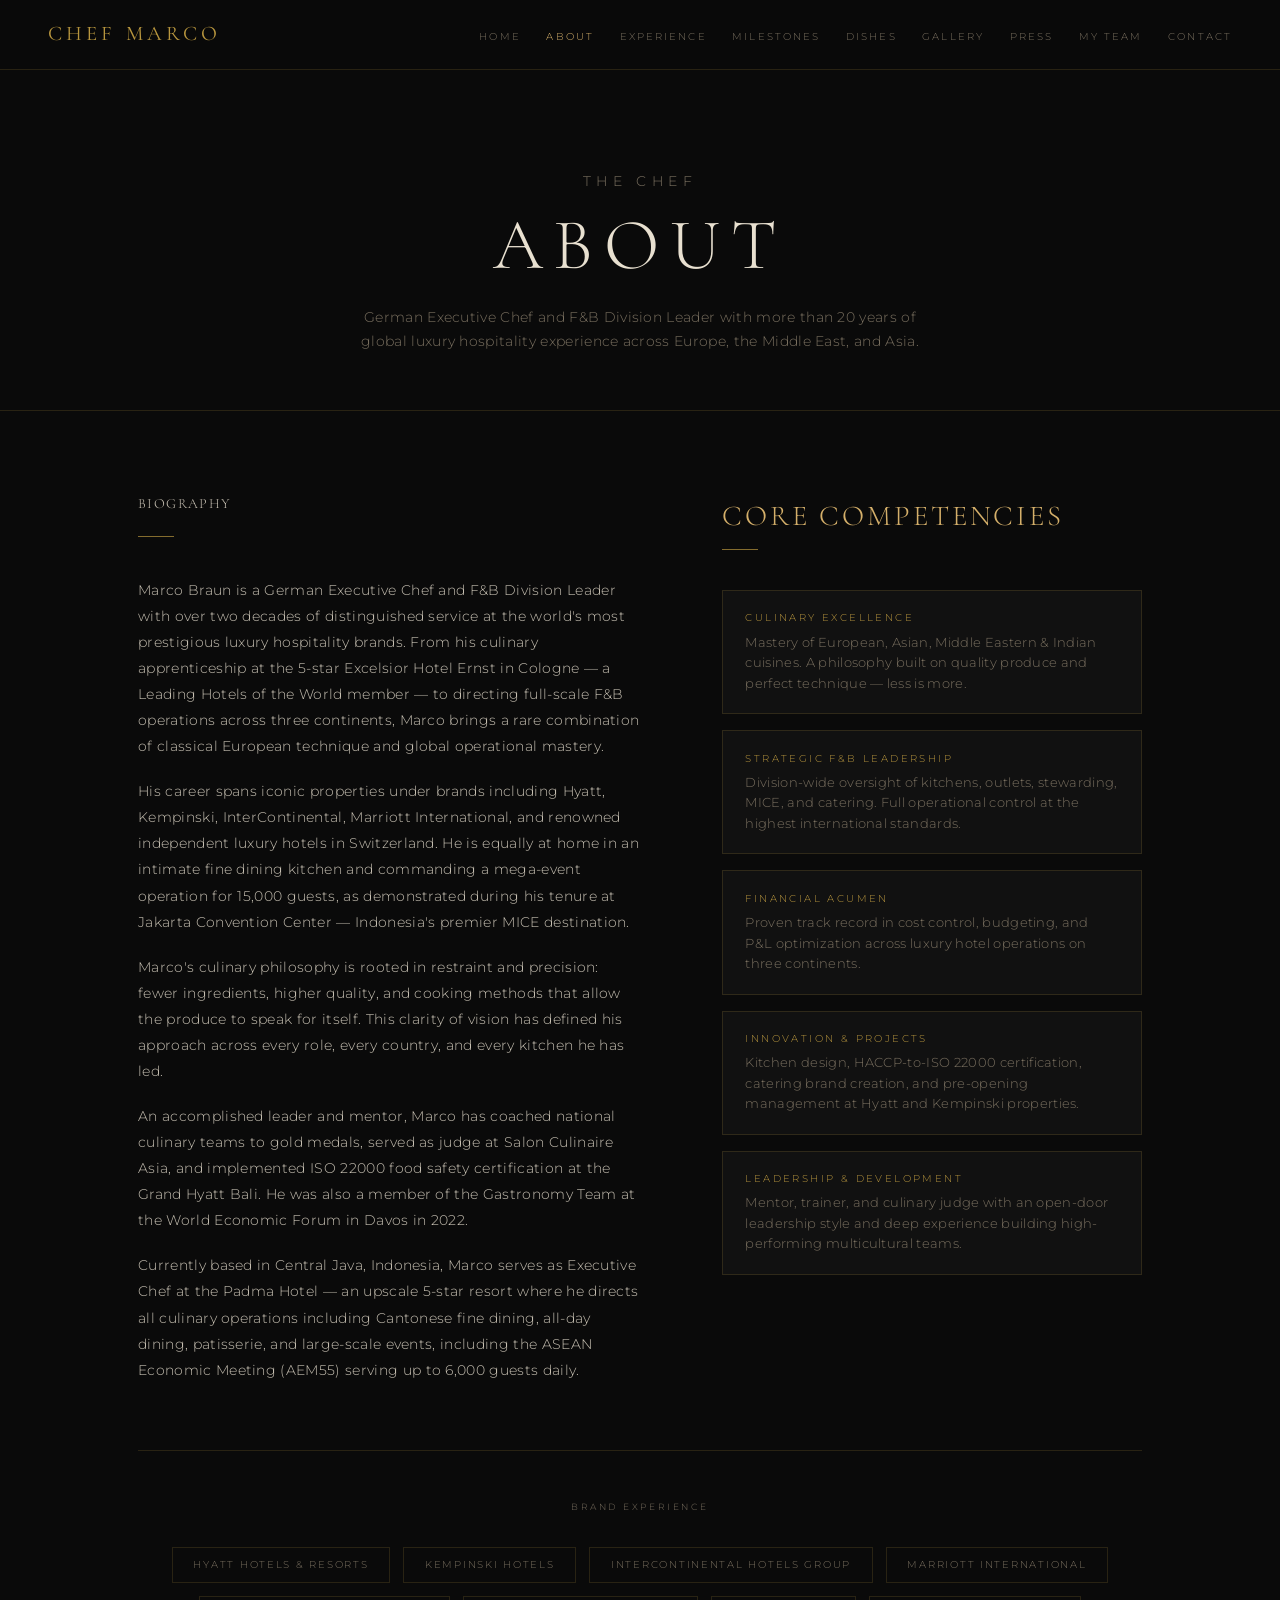
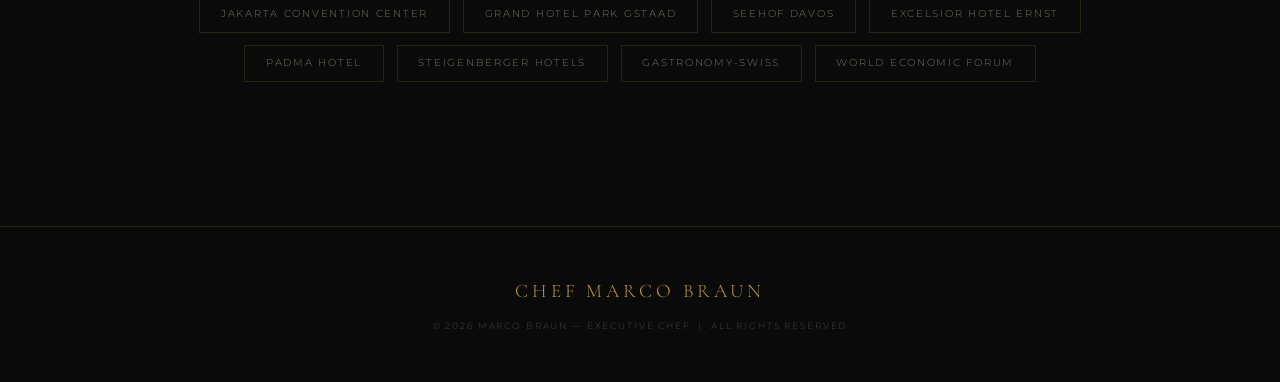
==== about.html @ d0d0c5ee "Build full multi-page portfolio website for Chef Marco Braun 9 pages: Home, About, Experience, Miles" ====
<!DOCTYPE html>
<html lang="en">
<head>
  <meta charset="UTF-8" />
  <meta name="viewport" content="width=device-width, initial-scale=1.0" />
  <title>About — Chef Marco Braun</title>
  <link rel="stylesheet" href="css/style.css" />
</head>
<body>

<nav class="nav">
  <a href="index.html" class="nav-brand">Chef Marco</a>
  <button class="nav-toggle" id="navToggle">&#9776;</button>
  <ul class="nav-links" id="navLinks">
    <li><a href="index.html">Home</a></li>
    <li><a href="about.html">About</a></li>
    <li><a href="experience.html">Experience</a></li>
    <li><a href="milestones.html">Milestones</a></li>
    <li><a href="dishes.html">Dishes</a></li>
    <li><a href="gallery.html">Gallery</a></li>
    <li><a href="press.html">Press</a></li>
    <li><a href="team.html">My Team</a></li>
    <li><a href="contact.html">Contact</a></li>
  </ul>
</nav>

<div class="page-content">
  <div class="page-header">
    <p class="eyebrow">The Chef</p>
    <h1>About</h1>
    <p>German Executive Chef and F&amp;B Division Leader with more than 20 years of global luxury hospitality experience across Europe, the Middle East, and Asia.</p>
  </div>

  <section class="section">
    <div class="about-grid">

      <div class="about-text">
        <p class="section-title">Biography</p>
        <div class="section-rule"></div>
        <p>Marco Braun is a German Executive Chef and F&amp;B Division Leader with over two decades of distinguished service at the world's most prestigious luxury hospitality brands. From his culinary apprenticeship at the 5-star Excelsior Hotel Ernst in Cologne — a Leading Hotels of the World member — to directing full-scale F&amp;B operations across three continents, Marco brings a rare combination of classical European technique and global operational mastery.</p>
        <p>His career spans iconic properties under brands including Hyatt, Kempinski, InterContinental, Marriott International, and renowned independent luxury hotels in Switzerland. He is equally at home in an intimate fine dining kitchen and commanding a mega-event operation for 15,000 guests, as demonstrated during his tenure at Jakarta Convention Center — Indonesia's premier MICE destination.</p>
        <p>Marco's culinary philosophy is rooted in restraint and precision: fewer ingredients, higher quality, and cooking methods that allow the produce to speak for itself. This clarity of vision has defined his approach across every role, every country, and every kitchen he has led.</p>
        <p>An accomplished leader and mentor, Marco has coached national culinary teams to gold medals, served as judge at Salon Culinaire Asia, and implemented ISO 22000 food safety certification at the Grand Hyatt Bali. He was also a member of the Gastronomy Team at the World Economic Forum in Davos in 2022.</p>
        <p>Currently based in Central Java, Indonesia, Marco serves as Executive Chef at the Padma Hotel — an upscale 5-star resort where he directs all culinary operations including Cantonese fine dining, all-day dining, patisserie, and large-scale events, including the ASEAN Economic Meeting (AEM55) serving up to 6,000 guests daily.</p>
      </div>

      <div>
        <p class="section-title">Core Competencies</p>
        <div class="section-rule"></div>
        <div class="competencies">
          <div class="competency">
            <div class="competency-title">Culinary Excellence</div>
            <div class="competency-desc">Mastery of European, Asian, Middle Eastern &amp; Indian cuisines. A philosophy built on quality produce and perfect technique — less is more.</div>
          </div>
          <div class="competency">
            <div class="competency-title">Strategic F&amp;B Leadership</div>
            <div class="competency-desc">Division-wide oversight of kitchens, outlets, stewarding, MICE, and catering. Full operational control at the highest international standards.</div>
          </div>
          <div class="competency">
            <div class="competency-title">Financial Acumen</div>
            <div class="competency-desc">Proven track record in cost control, budgeting, and P&amp;L optimization across luxury hotel operations on three continents.</div>
          </div>
          <div class="competency">
            <div class="competency-title">Innovation &amp; Projects</div>
            <div class="competency-desc">Kitchen design, HACCP-to-ISO 22000 certification, catering brand creation, and pre-opening management at Hyatt and Kempinski properties.</div>
          </div>
          <div class="competency">
            <div class="competency-title">Leadership &amp; Development</div>
            <div class="competency-desc">Mentor, trainer, and culinary judge with an open-door leadership style and deep experience building high-performing multicultural teams.</div>
          </div>
        </div>
      </div>

    </div>

    <div class="brands">
      <p class="brands-label">Brand Experience</p>
      <div class="brands-grid">
        <div class="brand-tag">Hyatt Hotels &amp; Resorts</div>
        <div class="brand-tag">Kempinski Hotels</div>
        <div class="brand-tag">InterContinental Hotels Group</div>
        <div class="brand-tag">Marriott International</div>
        <div class="brand-tag">Jakarta Convention Center</div>
        <div class="brand-tag">Grand Hotel Park Gstaad</div>
        <div class="brand-tag">Seehof Davos</div>
        <div class="brand-tag">Excelsior Hotel Ernst</div>
        <div class="brand-tag">Padma Hotel</div>
        <div class="brand-tag">Steigenberger Hotels</div>
        <div class="brand-tag">Gastronomy-Swiss</div>
        <div class="brand-tag">World Economic Forum</div>
      </div>
    </div>
  </section>
</div>

<footer class="site-footer">
  <div class="footer-brand">Chef Marco Braun</div>
  <div class="footer-copy">&copy; 2026 Marco Braun &mdash; Executive Chef &nbsp;|&nbsp; All Rights Reserved</div>
</footer>

<script src="js/main.js"></script>
</body>
</html>
---- css/style.css ----
@import url('https://fonts.googleapis.com/css2?family=Cormorant+Garamond:ital,wght@0,300;0,400;0,600;1,300;1,400&family=Montserrat:wght@300;400;500&display=swap');

*, *::before, *::after { margin: 0; padding: 0; box-sizing: border-box; }

:root {
  --gold: #b8963e;
  --gold-light: #d4af6a;
  --gold-dim: rgba(184,150,62,0.12);
  --bg: #0a0a0a;
  --surface: #111111;
  --surface-2: #181818;
  --border: rgba(184,150,62,0.18);
  --text: #e8e0d0;
  --text-muted: #7a7060;
  --nav-h: 70px;
}

html { scroll-behavior: smooth; }

body {
  background: var(--bg);
  color: var(--text);
  font-family: 'Montserrat', sans-serif;
  font-weight: 300;
  line-height: 1.75;
  letter-spacing: 0.02em;
}

/* ── NAV ── */
.nav {
  position: fixed;
  top: 0; left: 0; right: 0;
  height: var(--nav-h);
  background: rgba(10,10,10,0.96);
  backdrop-filter: blur(12px);
  border-bottom: 1px solid var(--border);
  display: flex;
  align-items: center;
  justify-content: space-between;
  padding: 0 3rem;
  z-index: 1000;
}
.nav-brand {
  font-family: 'Cormorant Garamond', serif;
  font-size: 1.3rem;
  font-weight: 400;
  letter-spacing: 0.2em;
  text-transform: uppercase;
  color: var(--gold);
  text-decoration: none;
  white-space: nowrap;
}
.nav-links {
  list-style: none;
  display: flex;
  gap: 1.6rem;
  align-items: center;
}
.nav-links a {
  font-size: 0.6rem;
  letter-spacing: 0.22em;
  text-transform: uppercase;
  color: var(--text-muted);
  text-decoration: none;
  transition: color 0.3s;
  white-space: nowrap;
}
.nav-links a:hover,
.nav-links a.active { color: var(--gold-light); }
.nav-toggle {
  display: none;
  background: none;
  border: none;
  color: var(--gold);
  font-size: 1.5rem;
  cursor: pointer;
  line-height: 1;
}

/* ── PAGE WRAPPER ── */
.page-content { padding-top: var(--nav-h); }

/* ── HERO ── */
.hero {
  min-height: 100vh;
  display: flex;
  flex-direction: column;
  align-items: center;
  justify-content: center;
  text-align: center;
  padding: 5rem 2rem 4rem;
  position: relative;
}
.hero::before {
  content: '';
  position: absolute;
  inset: 0;
  background: radial-gradient(ellipse at 50% 40%, rgba(184,150,62,0.07) 0%, transparent 65%);
  pointer-events: none;
}
.eyebrow {
  font-size: 0.6rem;
  letter-spacing: 0.4em;
  text-transform: uppercase;
  color: var(--gold);
  margin-bottom: 1.5rem;
}
.hero-name {
  font-family: 'Cormorant Garamond', serif;
  font-size: clamp(3.5rem, 10vw, 7rem);
  font-weight: 300;
  letter-spacing: 0.18em;
  text-transform: uppercase;
  line-height: 1;
  color: var(--text);
  margin-bottom: 1.2rem;
}
.hero-title {
  font-size: 0.62rem;
  letter-spacing: 0.3em;
  text-transform: uppercase;
  color: var(--gold-light);
  margin-bottom: 3rem;
  line-height: 2.2;
}
.divider {
  display: flex;
  align-items: center;
  gap: 1rem;
  margin: 0 auto 2.5rem;
  width: 240px;
}
.divider span { flex: 1; height: 1px; background: var(--gold); opacity: 0.3; }
.divider svg { width: 8px; height: 8px; fill: var(--gold); opacity: 0.6; flex-shrink: 0; }
.hero-quote {
  font-family: 'Cormorant Garamond', serif;
  font-size: clamp(1.2rem, 3vw, 1.75rem);
  font-style: italic;
  font-weight: 300;
  color: var(--text);
  max-width: 620px;
  line-height: 1.55;
  margin-bottom: 0.5rem;
}
.hero-quote-by {
  font-size: 0.58rem;
  letter-spacing: 0.28em;
  text-transform: uppercase;
  color: var(--text-muted);
  margin-bottom: 4rem;
}
.hero-stats {
  display: flex;
  gap: 3.5rem;
  justify-content: center;
  flex-wrap: wrap;
  margin-bottom: 4rem;
}
.stat-num {
  display: block;
  font-family: 'Cormorant Garamond', serif;
  font-size: 2.8rem;
  font-weight: 300;
  color: var(--gold);
  line-height: 1;
}
.stat-label {
  display: block;
  font-size: 0.55rem;
  letter-spacing: 0.25em;
  text-transform: uppercase;
  color: var(--text-muted);
  margin-top: 0.5rem;
}
.cta-row {
  display: flex;
  gap: 1rem;
  justify-content: center;
  flex-wrap: wrap;
}

/* ── BUTTONS ── */
.btn {
  display: inline-block;
  padding: 0.9rem 2.5rem;
  font-family: 'Montserrat', sans-serif;
  font-size: 0.58rem;
  font-weight: 400;
  letter-spacing: 0.3em;
  text-transform: uppercase;
  text-decoration: none;
  cursor: pointer;
  border: none;
  transition: all 0.3s;
}
.btn-gold { background: var(--gold); color: #0a0a0a; }
.btn-gold:hover { background: var(--gold-light); }
.btn-outline { border: 1px solid rgba(184,150,62,0.5); color: var(--gold); background: transparent; }
.btn-outline:hover { border-color: var(--gold); background: var(--gold-dim); }

/* ── PAGE HEADER ── */
.page-header {
  padding: 5rem 2rem 3.5rem;
  text-align: center;
  border-bottom: 1px solid var(--border);
}
.page-header .eyebrow { margin-bottom: 0.8rem; }
.page-header h1 {
  font-family: 'Cormorant Garamond', serif;
  font-size: clamp(2.5rem, 7vw, 4.5rem);
  font-weight: 300;
  letter-spacing: 0.15em;
  text-transform: uppercase;
  color: var(--text);
  line-height: 1.1;
}
.page-header p {
  max-width: 600px;
  margin: 1.2rem auto 0;
  font-size: 0.85rem;
  color: var(--text-muted);
  line-height: 1.8;
}

/* ── SECTION ── */
.section {
  padding: 5rem 3rem;
  max-width: 1100px;
  margin: 0 auto;
}
.section-title {
  font-family: 'Cormorant Garamond', serif;
  font-size: 1.8rem;
  font-weight: 300;
  letter-spacing: 0.1em;
  text-transform: uppercase;
  color: var(--gold-light);
  margin-bottom: 0.5rem;
}
.section-rule { width: 36px; height: 1px; background: var(--gold); margin-bottom: 2.5rem; opacity: 0.7; }

/* ── ABOUT ── */
.about-grid {
  display: grid;
  grid-template-columns: 1.2fr 1fr;
  gap: 5rem;
  align-items: start;
}
.about-text p {
  font-size: 0.88rem;
  color: var(--text);
  opacity: 0.85;
  margin-bottom: 1.2rem;
  line-height: 1.85;
}
.competencies { display: flex; flex-direction: column; gap: 1rem; }
.competency {
  padding: 1.2rem 1.4rem;
  border: 1px solid var(--border);
  background: var(--surface);
}
.competency-title {
  font-size: 0.6rem;
  letter-spacing: 0.25em;
  text-transform: uppercase;
  color: var(--gold);
  margin-bottom: 0.35rem;
}
.competency-desc { font-size: 0.8rem; color: var(--text-muted); line-height: 1.6; }

/* ── BRANDS ── */
.brands { border-top: 1px solid var(--border); padding-top: 3rem; margin-top: 3rem; }
.brands-label {
  font-size: 0.58rem;
  letter-spacing: 0.3em;
  text-transform: uppercase;
  color: var(--text-muted);
  text-align: center;
  margin-bottom: 2rem;
}
.brands-grid { display: flex; flex-wrap: wrap; gap: 0.8rem; justify-content: center; }
.brand-tag {
  padding: 0.55rem 1.3rem;
  border: 1px solid var(--border);
  font-size: 0.6rem;
  letter-spacing: 0.18em;
  text-transform: uppercase;
  color: var(--text-muted);
  transition: border-color 0.3s, color 0.3s;
}
.brand-tag:hover { border-color: var(--gold); color: var(--gold-light); }

/* ── TIMELINE ── */
.timeline { position: relative; padding-left: 1.5rem; }
.timeline::before {
  content: '';
  position: absolute;
  left: 0; top: 8px; bottom: 0;
  width: 1px;
  background: linear-gradient(to bottom, var(--gold) 0%, rgba(184,150,62,0.08) 100%);
}
.timeline-item { position: relative; padding-left: 2.5rem; padding-bottom: 3.5rem; }
.timeline-item:last-child { padding-bottom: 0; }
.timeline-dot {
  position: absolute;
  left: -1.55rem;
  top: 0.6rem;
  width: 8px; height: 8px;
  background: var(--gold);
  transform: rotate(45deg);
}
.timeline-date {
  font-size: 0.58rem;
  letter-spacing: 0.3em;
  text-transform: uppercase;
  color: var(--gold);
  margin-bottom: 0.3rem;
}
.timeline-role {
  font-family: 'Cormorant Garamond', serif;
  font-size: 1.5rem;
  font-weight: 400;
  color: var(--text);
  letter-spacing: 0.04em;
  margin-bottom: 0.15rem;
}
.timeline-place {
  font-size: 0.72rem;
  letter-spacing: 0.1em;
  color: var(--gold-light);
  margin-bottom: 0.9rem;
}
.timeline-points { list-style: none; display: flex; flex-direction: column; gap: 0.35rem; }
.timeline-points li {
  font-size: 0.82rem;
  color: var(--text-muted);
  padding-left: 1.2rem;
  position: relative;
  line-height: 1.55;
}
.timeline-points li::before { content: '—'; position: absolute; left: 0; color: var(--gold); opacity: 0.45; }

/* ── MILESTONES ── */
.milestones-grid {
  display: grid;
  grid-template-columns: repeat(auto-fit, minmax(280px, 1fr));
  gap: 1.5rem;
}
.milestone-card {
  background: var(--surface);
  border: 1px solid var(--border);
  padding: 2rem 1.8rem;
  transition: border-color 0.3s;
}
.milestone-card:hover { border-color: rgba(184,150,62,0.5); }
.milestone-icon { font-size: 1.3rem; margin-bottom: 1rem; }
.milestone-card h3 {
  font-family: 'Cormorant Garamond', serif;
  font-size: 1.15rem;
  font-weight: 400;
  color: var(--text);
  margin-bottom: 0.5rem;
  letter-spacing: 0.04em;
}
.milestone-card p { font-size: 0.8rem; color: var(--text-muted); line-height: 1.65; }

/* ── DISHES ── */
.dishes-intro {
  font-family: 'Cormorant Garamond', serif;
  font-size: 1.2rem;
  font-style: italic;
  color: var(--text-muted);
  max-width: 600px;
  line-height: 1.7;
  margin-bottom: 3rem;
}
.dishes-grid {
  display: grid;
  grid-template-columns: repeat(auto-fit, minmax(300px, 1fr));
  gap: 2rem;
}
.dish-card {
  background: var(--surface);
  border: 1px solid var(--border);
  overflow: hidden;
  transition: border-color 0.3s;
}
.dish-card:hover { border-color: rgba(184,150,62,0.45); }
.dish-img {
  width: 100%;
  height: 210px;
  background: var(--surface-2);
  display: flex;
  align-items: center;
  justify-content: center;
  border-bottom: 1px solid var(--border);
}
.dish-img span {
  font-size: 0.55rem;
  letter-spacing: 0.22em;
  text-transform: uppercase;
  color: var(--text-muted);
  opacity: 0.4;
}
.dish-info { padding: 1.5rem; }
.dish-info h3 {
  font-family: 'Cormorant Garamond', serif;
  font-size: 1.3rem;
  font-weight: 400;
  color: var(--text);
  margin-bottom: 0.5rem;
  letter-spacing: 0.03em;
}
.dish-info p { font-size: 0.78rem; color: var(--text-muted); line-height: 1.65; font-style: italic; }
.dish-tag {
  display: inline-block;
  margin-top: 0.8rem;
  font-size: 0.55rem;
  letter-spacing: 0.2em;
  text-transform: uppercase;
  color: var(--gold);
  border: 1px solid rgba(184,150,62,0.3);
  padding: 0.25rem 0.7rem;
}

/* ── GALLERY ── */
.gallery-grid {
  display: grid;
  grid-template-columns: repeat(3, 1fr);
  gap: 0.8rem;
}
.gallery-item {
  aspect-ratio: 4/3;
  background: var(--surface);
  border: 1px solid var(--border);
  display: flex;
  align-items: center;
  justify-content: center;
  overflow: hidden;
}
.gallery-item span {
  font-size: 0.55rem;
  letter-spacing: 0.2em;
  text-transform: uppercase;
  color: var(--text-muted);
  opacity: 0.35;
}

/* ── PRESS ── */
.press-note { font-size: 0.82rem; color: var(--text-muted); font-style: italic; margin-bottom: 2.5rem; }
.press-grid {
  display: grid;
  grid-template-columns: repeat(auto-fit, minmax(280px, 1fr));
  gap: 1.5rem;
}
.press-card {
  background: var(--surface);
  border: 1px solid var(--border);
  border-left: 3px solid var(--gold);
  padding: 2rem;
}
.press-source {
  font-size: 0.58rem;
  letter-spacing: 0.3em;
  text-transform: uppercase;
  color: var(--gold);
  margin-bottom: 1rem;
}
.press-card blockquote {
  font-family: 'Cormorant Garamond', serif;
  font-size: 1.1rem;
  font-style: italic;
  font-weight: 300;
  color: var(--text);
  line-height: 1.65;
  margin-bottom: 0.8rem;
}
.press-date { font-size: 0.65rem; color: var(--text-muted); }

/* ── TEAM ── */
.team-hero-section {
  padding: 6rem 2rem 4rem;
  text-align: center;
  position: relative;
  border-bottom: 1px solid var(--border);
}
.team-hero-section::before {
  content: '';
  position: absolute;
  inset: 0;
  background: radial-gradient(ellipse at center, rgba(184,150,62,0.07) 0%, transparent 65%);
  pointer-events: none;
}
.team-slogan {
  font-family: 'Cormorant Garamond', serif;
  font-size: clamp(2rem, 6vw, 4rem);
  font-weight: 300;
  font-style: italic;
  color: var(--gold-light);
  letter-spacing: 0.06em;
  margin-bottom: 0.8rem;
}
.team-slogan-sub {
  font-size: 0.62rem;
  letter-spacing: 0.35em;
  text-transform: uppercase;
  color: var(--text-muted);
}
.team-grid {
  display: grid;
  grid-template-columns: repeat(auto-fit, minmax(280px, 1fr));
  gap: 1.5rem;
}
.team-card {
  background: var(--surface);
  border: 1px solid var(--border);
  overflow: hidden;
  transition: border-color 0.3s;
}
.team-card:hover { border-color: rgba(184,150,62,0.45); }
.team-img {
  width: 100%;
  height: 250px;
  background: var(--surface-2);
  display: flex;
  align-items: center;
  justify-content: center;
  border-bottom: 1px solid var(--border);
}
.team-img span {
  font-size: 0.55rem;
  letter-spacing: 0.2em;
  text-transform: uppercase;
  color: var(--text-muted);
  opacity: 0.4;
}
.team-label { padding: 1.3rem 1.5rem; }
.team-label h3 {
  font-family: 'Cormorant Garamond', serif;
  font-size: 1.15rem;
  font-weight: 400;
  color: var(--text);
  letter-spacing: 0.04em;
}
.team-label p {
  font-size: 0.62rem;
  letter-spacing: 0.18em;
  text-transform: uppercase;
  color: var(--gold);
  margin-top: 0.3rem;
}

/* ── CONTACT ── */
.contact-grid {
  display: grid;
  grid-template-columns: 1fr 1fr;
  gap: 6rem;
  align-items: start;
}
.contact-info { display: flex; flex-direction: column; gap: 2.5rem; }
.contact-item label {
  display: block;
  font-size: 0.58rem;
  letter-spacing: 0.3em;
  text-transform: uppercase;
  color: var(--gold);
  margin-bottom: 0.5rem;
}
.contact-item-val {
  font-family: 'Cormorant Garamond', serif;
  font-size: 1.15rem;
  font-style: italic;
  color: var(--text);
}
.contact-item-val a {
  color: var(--text);
  text-decoration: none;
  border-bottom: 1px solid transparent;
  padding-bottom: 1px;
  transition: color 0.3s, border-color 0.3s;
}
.contact-item-val a:hover { color: var(--gold-light); border-bottom-color: var(--gold-light); }
.contact-form { display: flex; flex-direction: column; gap: 1.2rem; }
.form-label {
  display: block;
  font-size: 0.58rem;
  letter-spacing: 0.25em;
  text-transform: uppercase;
  color: var(--text-muted);
  margin-bottom: 0.5rem;
}
.form-input,
.form-textarea {
  width: 100%;
  background: var(--surface);
  border: 1px solid var(--border);
  color: var(--text);
  padding: 0.9rem 1.1rem;
  font-family: 'Montserrat', sans-serif;
  font-size: 0.85rem;
  font-weight: 300;
  outline: none;
  transition: border-color 0.3s;
  appearance: none;
}
.form-input:focus,
.form-textarea:focus { border-color: rgba(184,150,62,0.6); }
.form-textarea { resize: vertical; min-height: 140px; }

/* ── FOOTER ── */
.site-footer {
  border-top: 1px solid var(--border);
  padding: 3rem 2rem;
  text-align: center;
  margin-top: 4rem;
}
.footer-brand {
  font-family: 'Cormorant Garamond', serif;
  font-size: 1.2rem;
  font-weight: 300;
  letter-spacing: 0.2em;
  text-transform: uppercase;
  color: var(--gold);
  margin-bottom: 0.6rem;
}
.footer-copy {
  font-size: 0.58rem;
  letter-spacing: 0.2em;
  text-transform: uppercase;
  color: var(--text-muted);
  opacity: 0.55;
}

/* ── RESPONSIVE ── */
@media (max-width: 1024px) {
  .nav { padding: 0 2rem; }
  .nav-links { gap: 1.3rem; }
}
@media (max-width: 860px) {
  .nav-links {
    display: none;
    position: fixed;
    top: var(--nav-h);
    left: 0; right: 0;
    background: rgba(10,10,10,0.98);
    flex-direction: column;
    gap: 0;
    border-bottom: 1px solid var(--border);
  }
  .nav-links.open { display: flex; }
  .nav-links li { border-bottom: 1px solid var(--border); }
  .nav-links a { display: block; padding: 1rem 2rem; }
  .nav-toggle { display: block; }
  .about-grid,
  .contact-grid { grid-template-columns: 1fr; gap: 3rem; }
  .gallery-grid { grid-template-columns: repeat(2, 1fr); }
  .section { padding: 4rem 1.5rem; }
}
@media (max-width: 480px) {
  .gallery-grid { grid-template-columns: 1fr; }
  .hero-stats { gap: 2rem; }
  .cta-row { flex-direction: column; align-items: center; }
  .nav { padding: 0 1.5rem; }
}
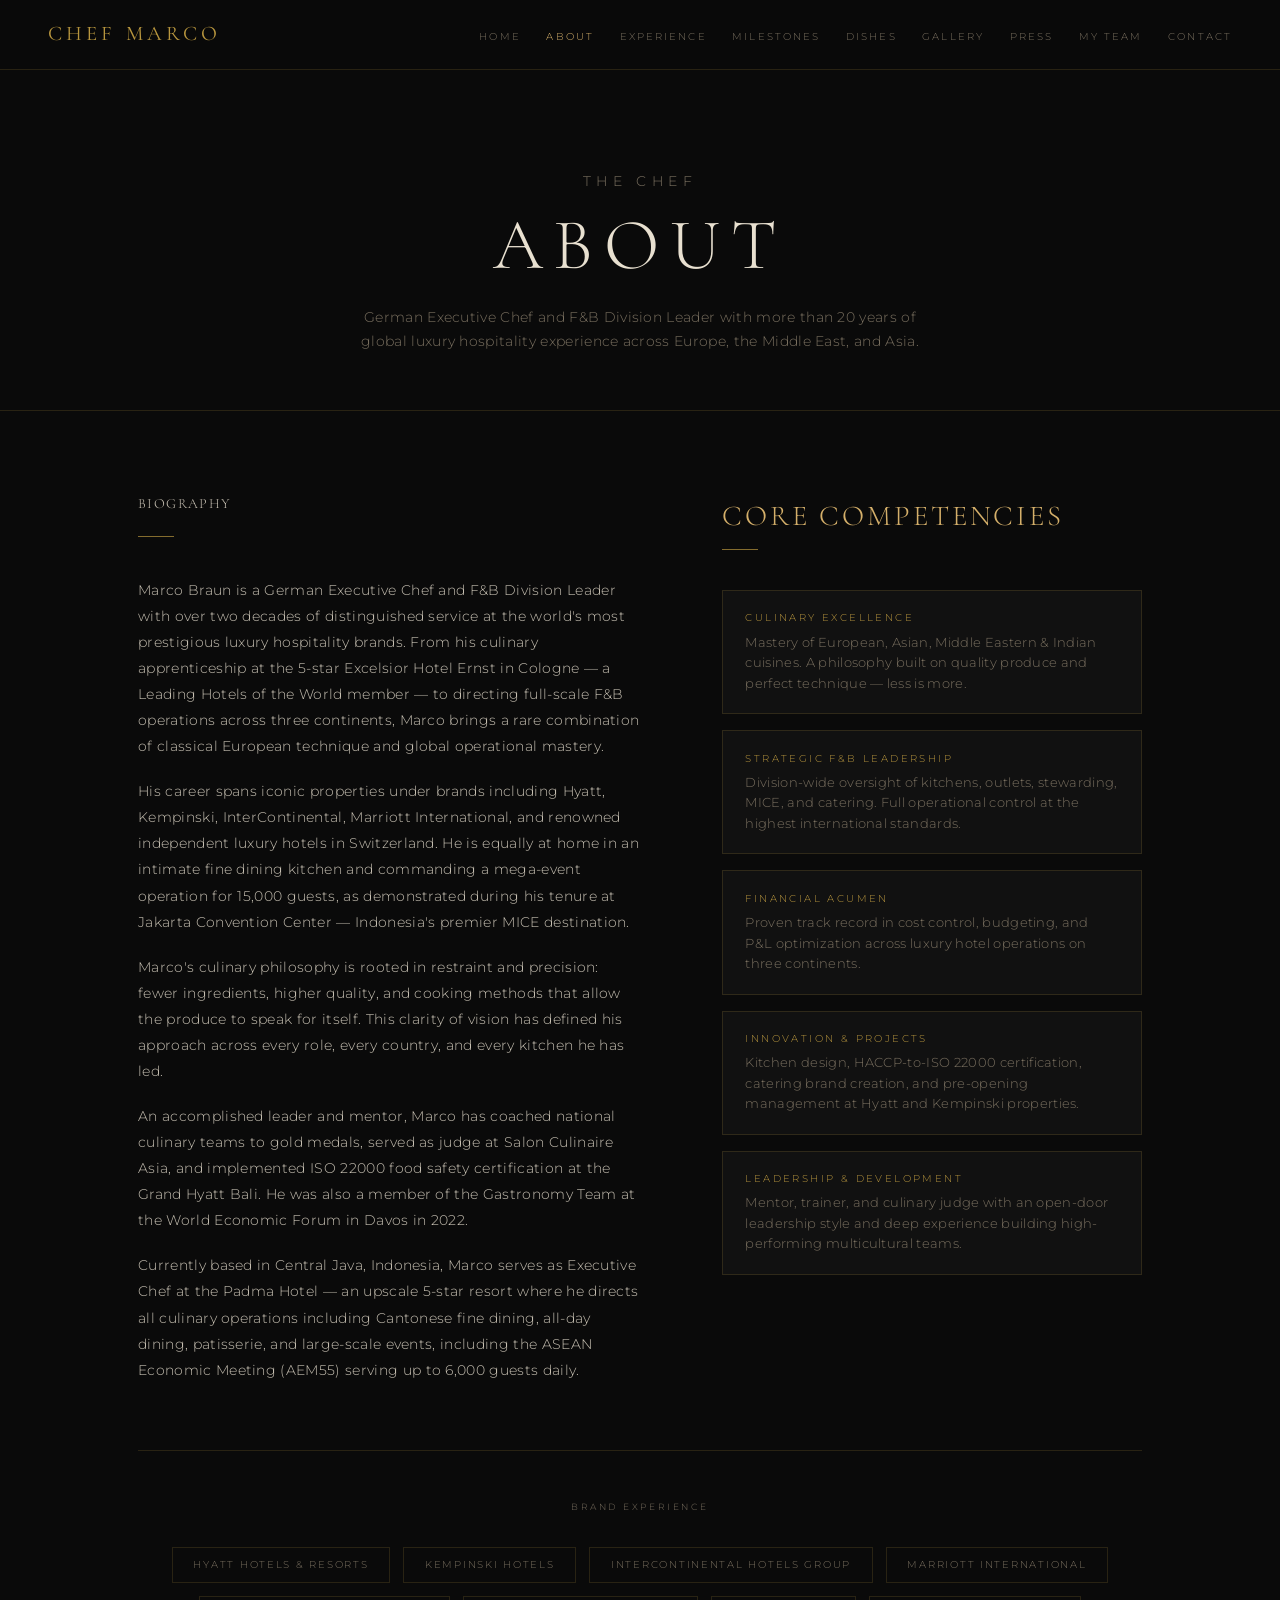
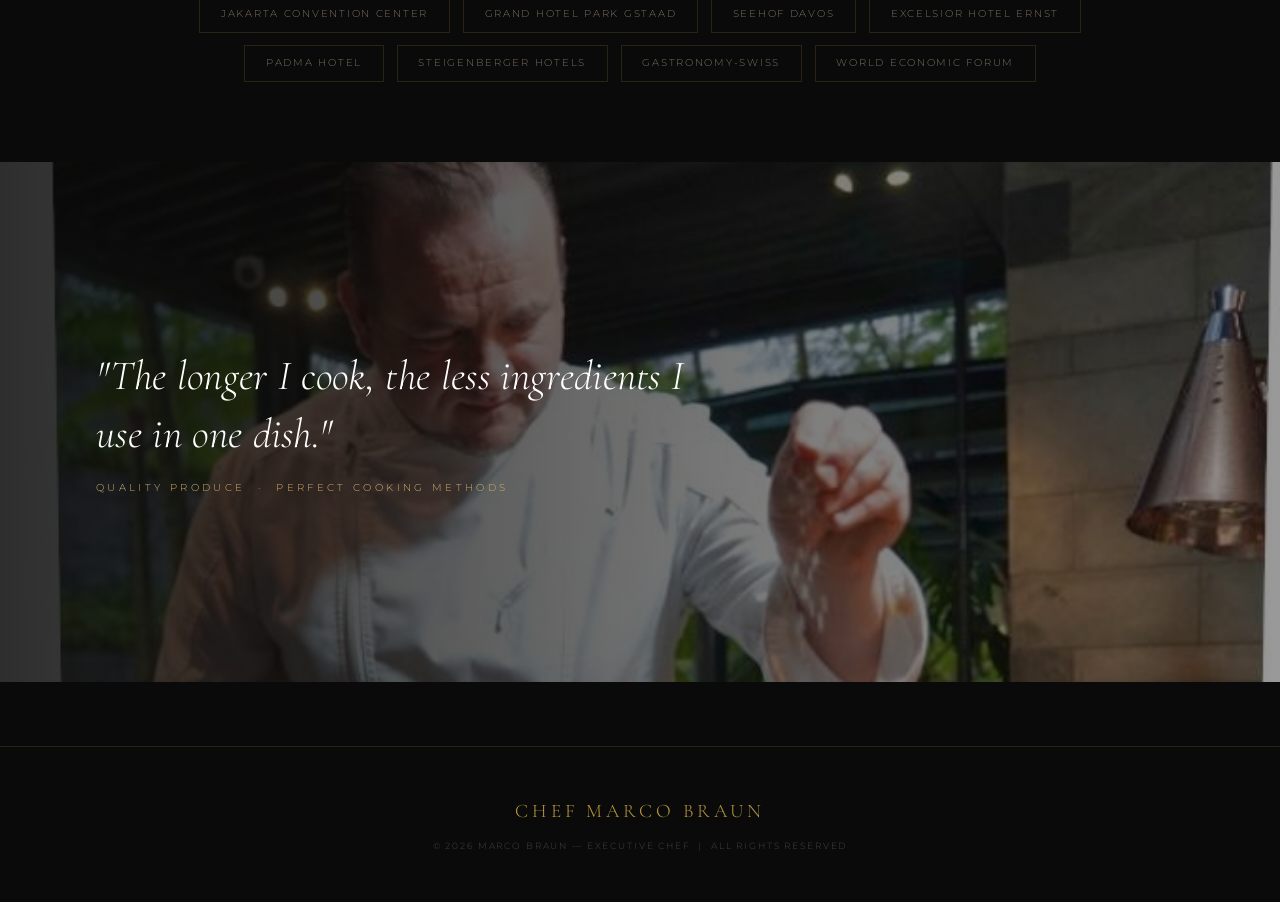
==== commit 7ab94dd9: "Add chef action photo as cinematic strip on About page Full-width atmospheric image with philosophy " ====
--- a/about.html
+++ b/about.html
@@ -91,6 +91,16 @@
       </div>
     </div>
   </section>
+
+  <!-- Cinematic action strip -->
+  <div class="about-cinematic">
+    <img src="images/chef-action.jpg" alt="Chef Marco Braun at work" />
+    <div class="about-cinematic__overlay">
+      <p class="about-cinematic__quote">"The longer I cook, the less ingredients I use in one dish."</p>
+      <p class="about-cinematic__attr">Quality Produce &nbsp;·&nbsp; Perfect Cooking Methods</p>
+    </div>
+  </div>
+
 </div>
 
 <footer class="site-footer">
--- a/css/style.css
+++ b/css/style.css
@@ -80,6 +80,113 @@
 /* ── PAGE WRAPPER ── */
 .page-content { padding-top: var(--nav-h); }
 
+/* ── HERO SPLIT ── */
+.hero-split {
+  min-height: calc(100vh - var(--nav-h));
+  display: grid;
+  grid-template-columns: 1fr 1fr;
+}
+
+.hero-split__text {
+  display: flex;
+  flex-direction: column;
+  justify-content: center;
+  padding: 5rem 4rem 5rem 5rem;
+  position: relative;
+}
+.hero-split__text::before {
+  content: '';
+  position: absolute;
+  inset: 0;
+  background: radial-gradient(ellipse at 30% 50%, rgba(184,150,62,0.07) 0%, transparent 65%);
+  pointer-events: none;
+}
+
+.hero-split__photo {
+  position: relative;
+  overflow: hidden;
+  background: var(--surface-2);
+}
+.hero-split__photo::before {
+  content: '';
+  position: absolute;
+  inset: 0;
+  background: linear-gradient(to right, var(--bg) 0%, transparent 18%),
+              linear-gradient(to top, var(--bg) 0%, transparent 15%);
+  z-index: 1;
+  pointer-events: none;
+}
+.hero-split__photo-inner {
+  width: 100%;
+  height: 100%;
+  position: relative;
+}
+.hero-split__photo-inner img {
+  width: 100%;
+  height: 100%;
+  object-fit: cover;
+  object-position: center top;
+  display: block;
+  filter: grayscale(15%) contrast(1.05);
+}
+
+.hero-split__photo-badge {
+  position: absolute;
+  bottom: 3rem;
+  right: 3rem;
+  z-index: 2;
+  border: 1px solid var(--gold);
+  background: rgba(10,10,10,0.85);
+  padding: 1.2rem 1.6rem;
+  text-align: center;
+  backdrop-filter: blur(8px);
+}
+.badge-num {
+  display: block;
+  font-family: 'Cormorant Garamond', serif;
+  font-size: 2.2rem;
+  font-weight: 300;
+  color: var(--gold);
+  line-height: 1;
+}
+.badge-label {
+  display: block;
+  font-size: 0.55rem;
+  letter-spacing: 0.2em;
+  text-transform: uppercase;
+  color: var(--text-muted);
+  margin-top: 0.4rem;
+}
+
+@media (max-width: 860px) {
+  .hero-split {
+    grid-template-columns: 1fr;
+    grid-template-rows: auto auto;
+  }
+  .hero-split__text {
+    padding: 4rem 2rem 3rem;
+    order: 2;
+  }
+  .hero-split__text .eyebrow,
+  .hero-split__text .hero-name,
+  .hero-split__text .hero-title,
+  .hero-split__text .hero-quote,
+  .hero-split__text .hero-quote-by { text-align: center; }
+  .hero-split__text .divider { margin: 0 auto; }
+  .hero-split__text .hero-stats { justify-content: center !important; }
+  .hero-split__text .cta-row { justify-content: center !important; }
+  .hero-split__photo {
+    order: 1;
+    height: 55vw;
+    min-height: 320px;
+    max-height: 500px;
+  }
+  .hero-split__photo::before {
+    background: linear-gradient(to top, var(--bg) 0%, transparent 30%);
+  }
+  .hero-split__photo-badge { bottom: 1.5rem; right: 1.5rem; }
+}
+
 /* ── HERO ── */
 .hero {
   min-height: 100vh;
@@ -289,6 +396,51 @@
   transition: border-color 0.3s, color 0.3s;
 }
 .brand-tag:hover { border-color: var(--gold); color: var(--gold-light); }
+
+/* ── ABOUT CINEMATIC STRIP ── */
+.about-cinematic {
+  position: relative;
+  width: 100%;
+  height: 520px;
+  overflow: hidden;
+}
+.about-cinematic img {
+  width: 100%;
+  height: 100%;
+  object-fit: cover;
+  object-position: center 20%;
+  display: block;
+  filter: grayscale(20%) brightness(0.6);
+}
+.about-cinematic__overlay {
+  position: absolute;
+  inset: 0;
+  background: linear-gradient(to right, rgba(10,10,10,0.75) 0%, rgba(10,10,10,0.2) 60%, transparent 100%);
+  display: flex;
+  flex-direction: column;
+  justify-content: center;
+  padding: 0 6rem;
+}
+.about-cinematic__quote {
+  font-family: 'Cormorant Garamond', serif;
+  font-size: clamp(1.6rem, 3.5vw, 2.6rem);
+  font-style: italic;
+  font-weight: 300;
+  color: #fff;
+  max-width: 620px;
+  line-height: 1.4;
+  margin-bottom: 1rem;
+}
+.about-cinematic__attr {
+  font-size: 0.6rem;
+  letter-spacing: 0.35em;
+  text-transform: uppercase;
+  color: var(--gold-light);
+}
+@media (max-width: 768px) {
+  .about-cinematic { height: 380px; }
+  .about-cinematic__overlay { padding: 0 2rem; }
+}
 
 /* ── TIMELINE ── */
 .timeline { position: relative; padding-left: 1.5rem; }
@@ -402,6 +554,8 @@
   color: var(--text-muted);
   opacity: 0.4;
 }
+.dish-img--photo { display: block; padding: 0; }
+.dish-img--photo img { width: 100%; height: 100%; object-fit: cover; display: block; }
 .dish-info { padding: 1.5rem; }
 .dish-info h3 {
   font-family: 'Cormorant Garamond', serif;
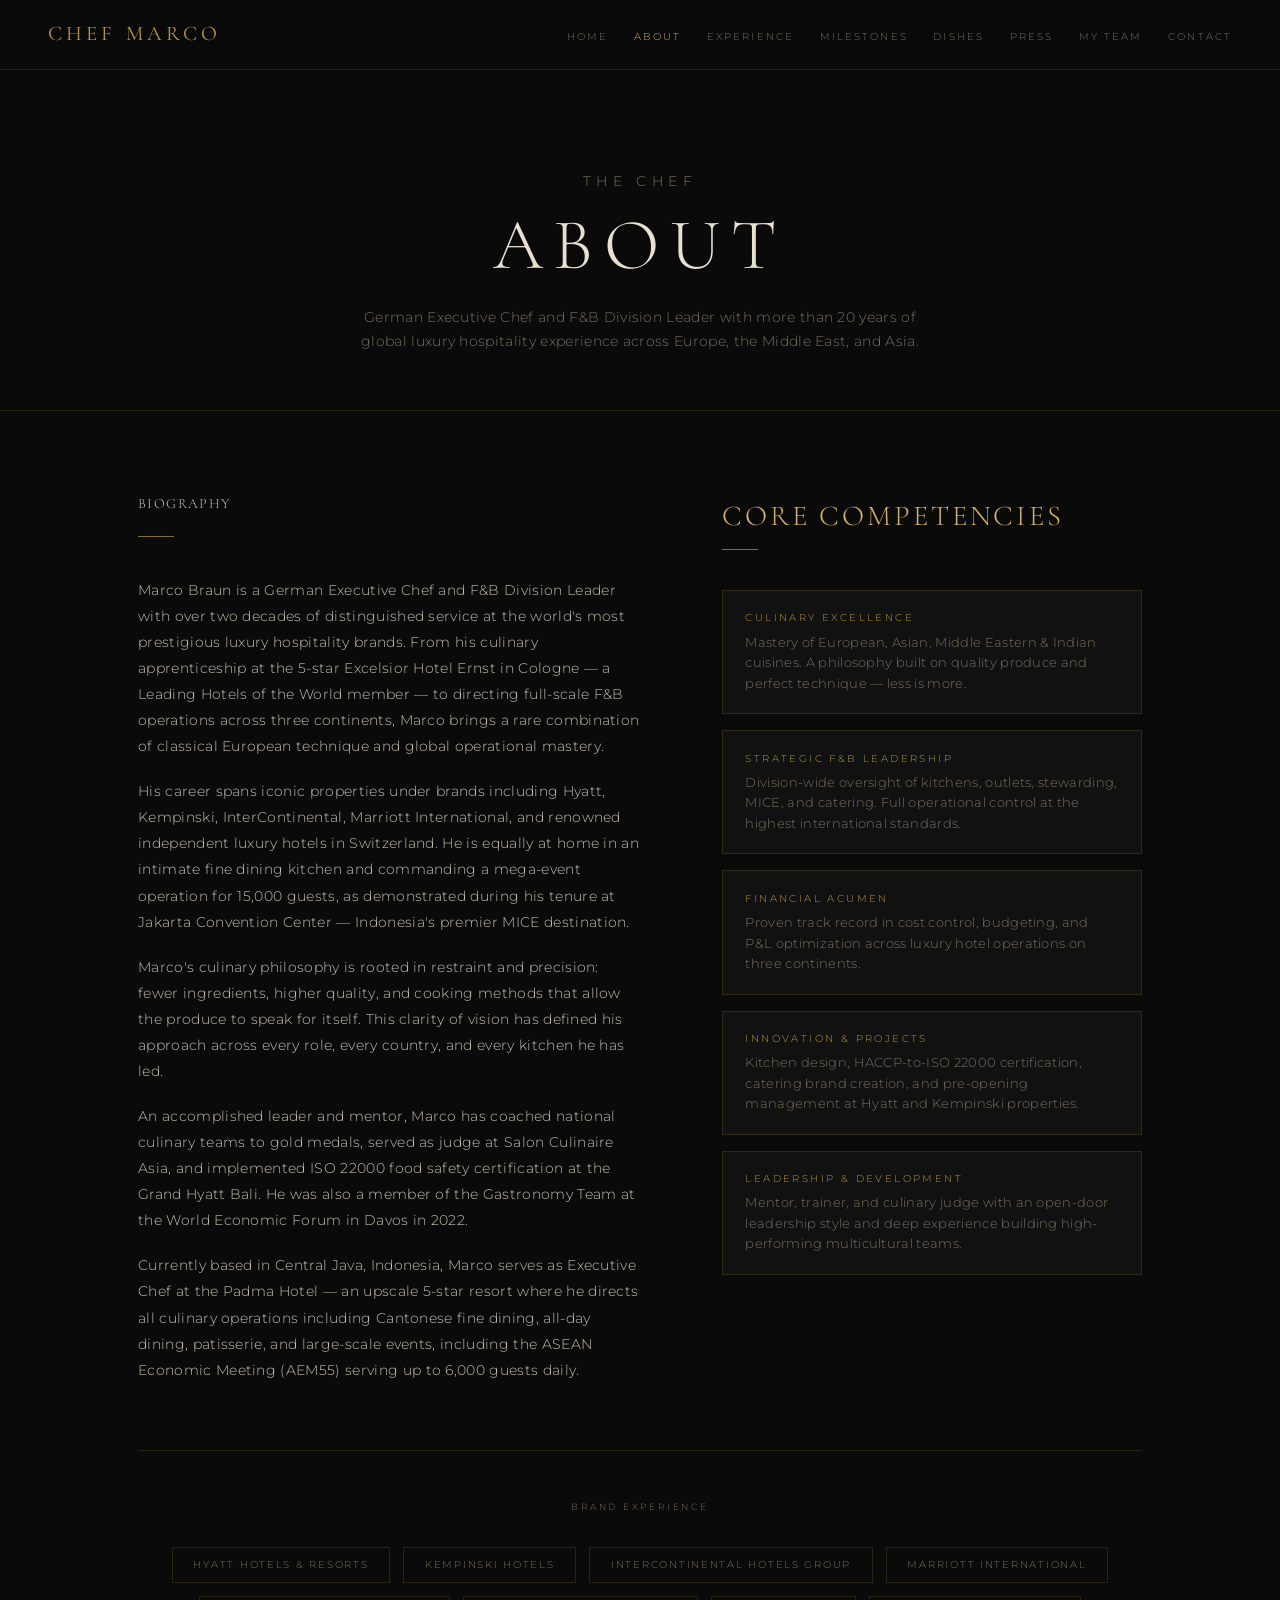
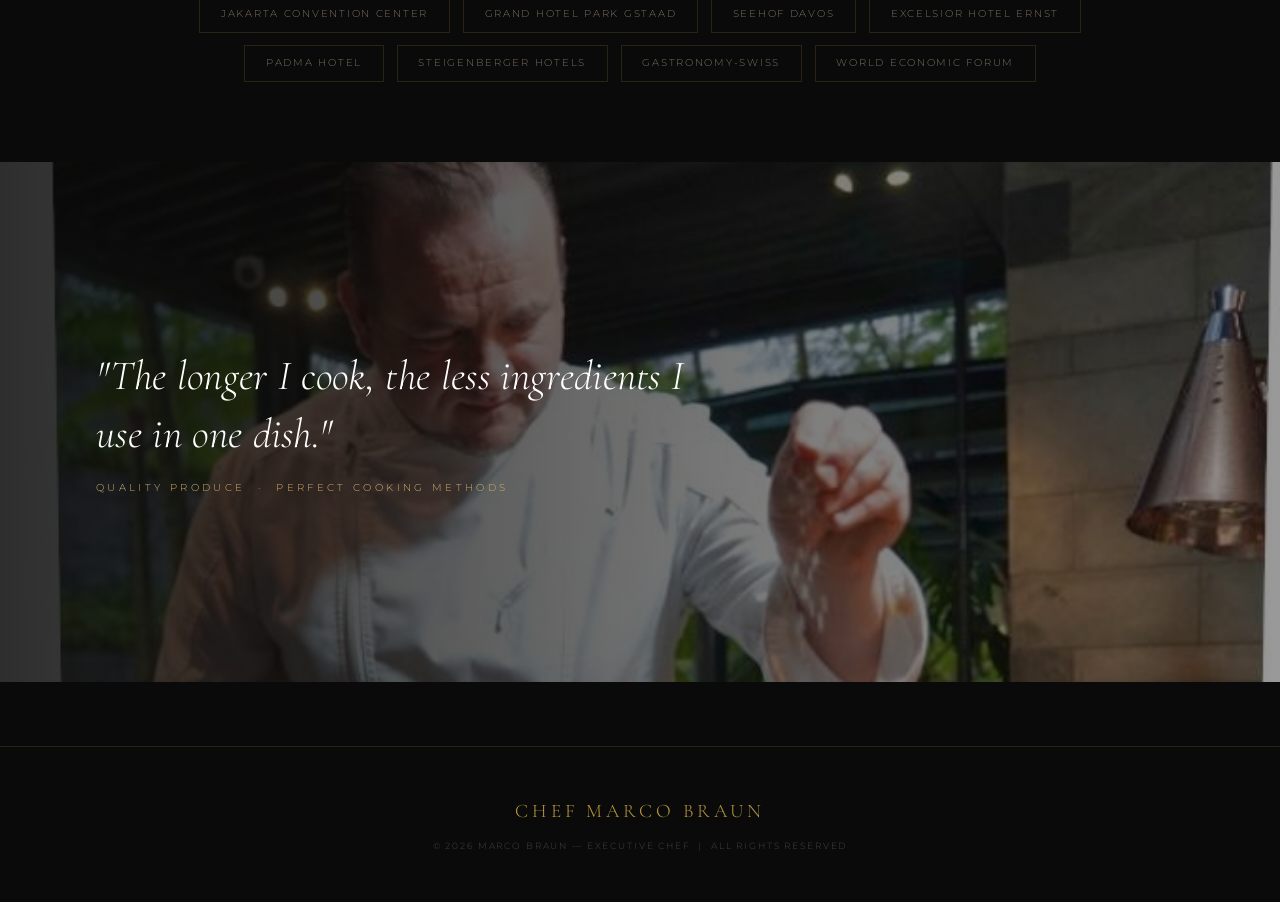
==== commit 7668ab39: "Remove Gallery page and nav link from all pages Gallery section removed as not needed for portfolio " ====
--- a/about.html
+++ b/about.html
@@ -17,7 +17,6 @@
     <li><a href="experience.html">Experience</a></li>
     <li><a href="milestones.html">Milestones</a></li>
     <li><a href="dishes.html">Dishes</a></li>
-    <li><a href="gallery.html">Gallery</a></li>
     <li><a href="press.html">Press</a></li>
     <li><a href="team.html">My Team</a></li>
     <li><a href="contact.html">Contact</a></li>
--- a/css/style.css
+++ b/css/style.css
@@ -688,6 +688,8 @@
   color: var(--text-muted);
   opacity: 0.4;
 }
+.team-img--photo { display: block; padding: 0; }
+.team-img--photo img { width: 100%; height: 100%; object-fit: cover; object-position: center top; display: block; }
 .team-label { padding: 1.3rem 1.5rem; }
 .team-label h3 {
   font-family: 'Cormorant Garamond', serif;
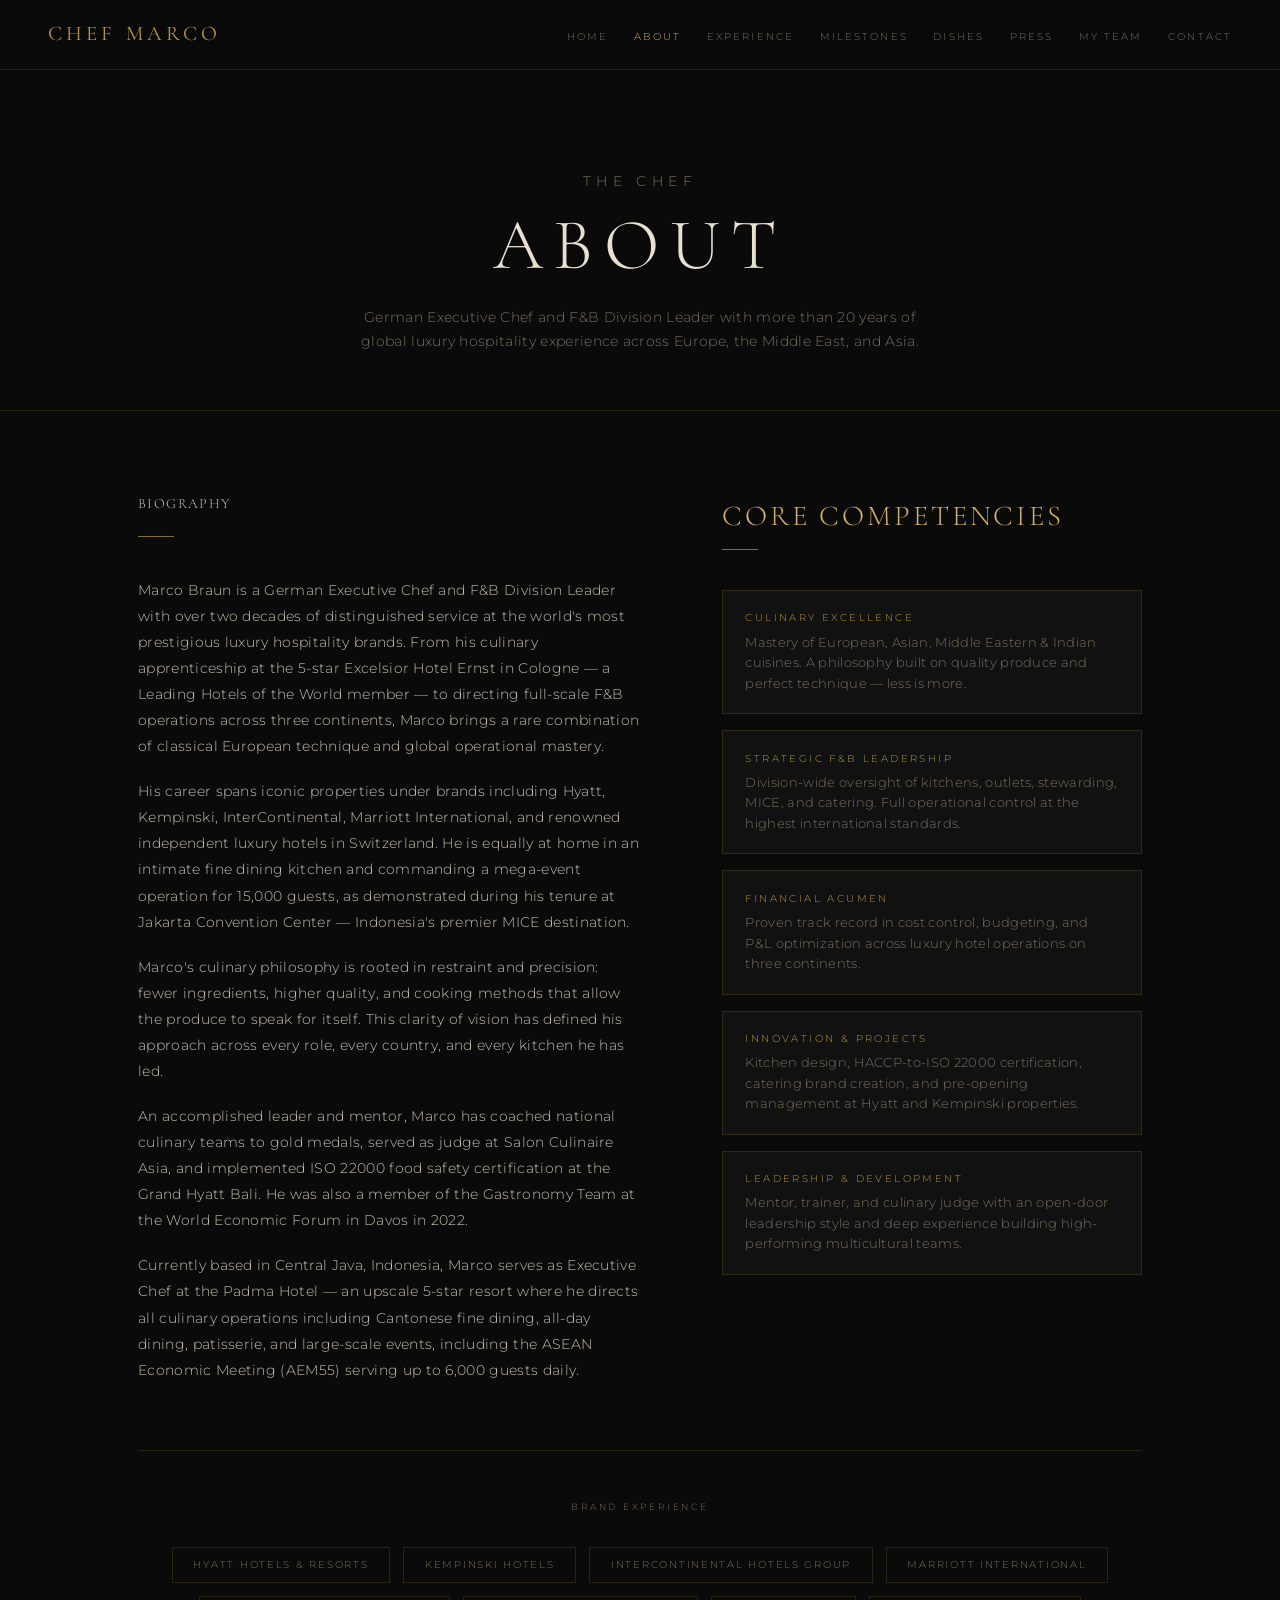
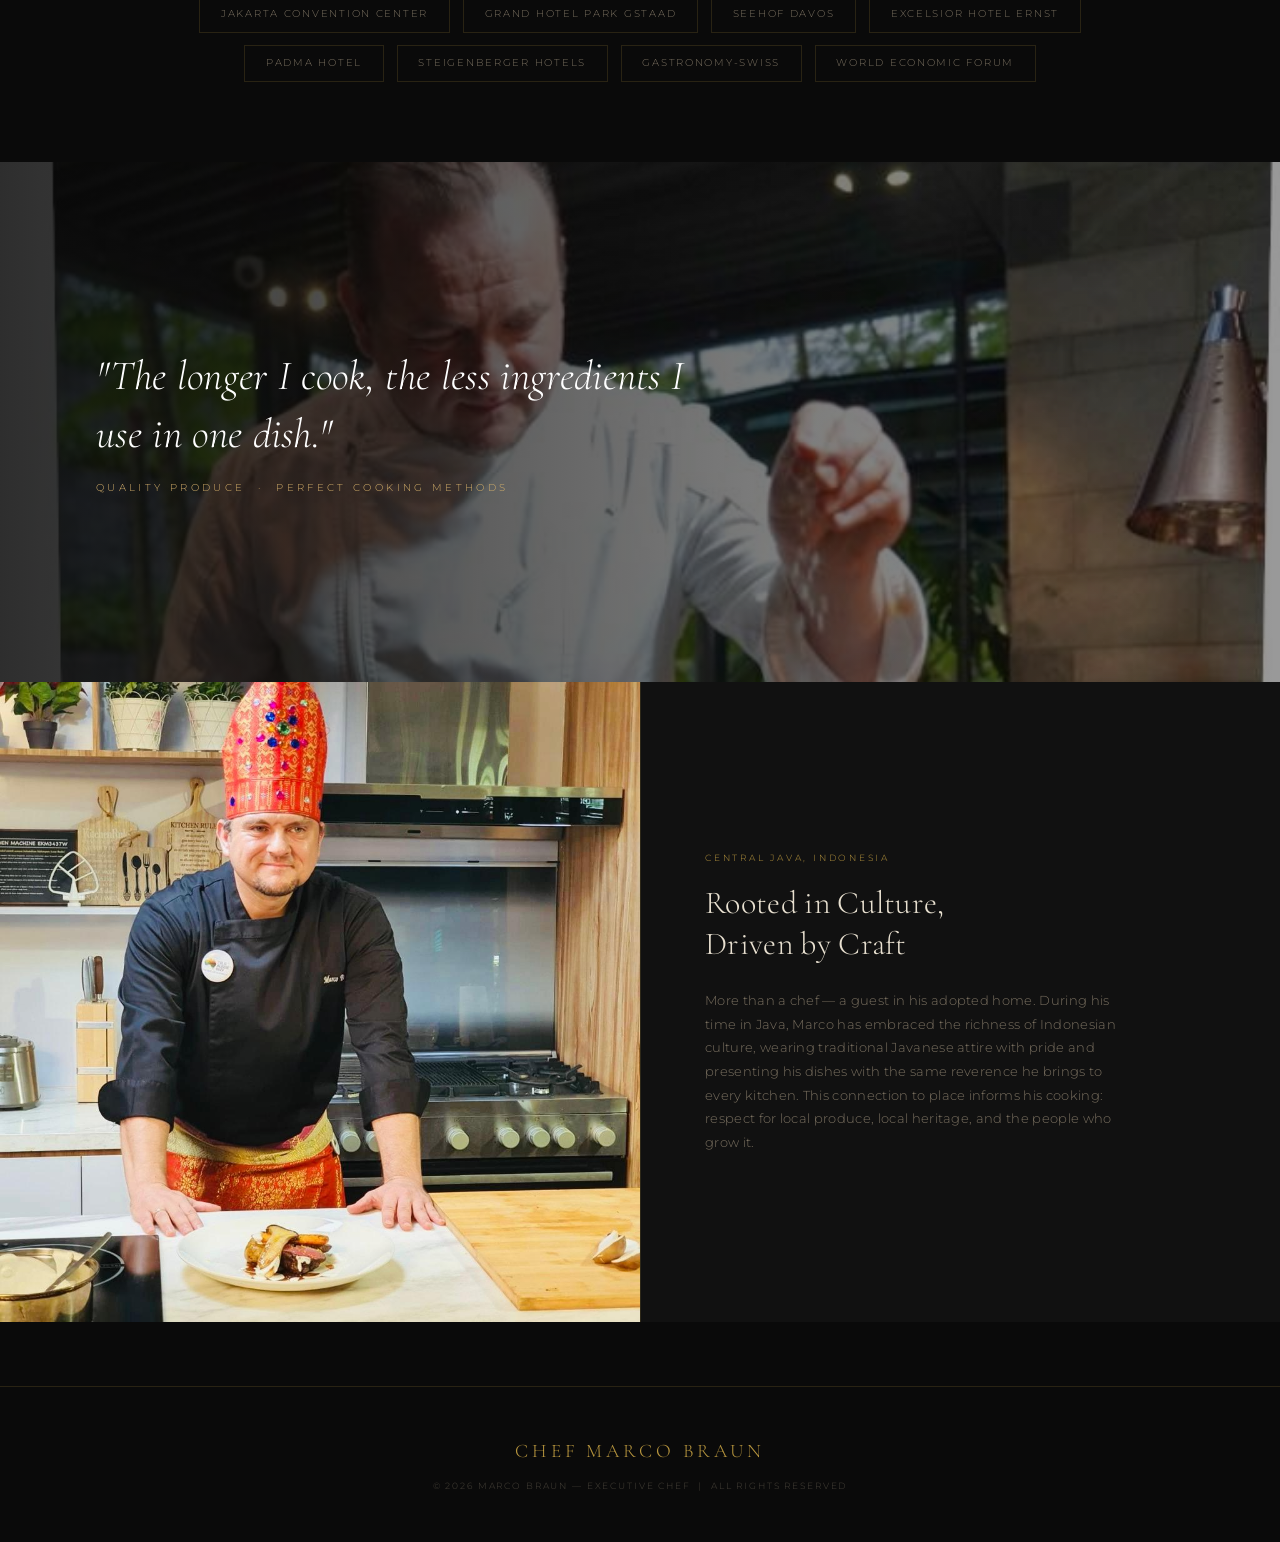
==== commit 7e897c98: "Add Chef Marco in Javanese attire to About page Split-section layout: photo on the left, cultural ca" ====
--- a/about.html
+++ b/about.html
@@ -100,6 +100,18 @@
     </div>
   </div>
 
+  <!-- Java cultural split -->
+  <div class="about-java-split">
+    <div class="about-java-split__img">
+      <img src="images/chef-javanese.jpg" alt="Chef Marco Braun in traditional Javanese attire" />
+    </div>
+    <div class="about-java-split__text">
+      <p class="eyebrow">Central Java, Indonesia</p>
+      <h2>Rooted in Culture,<br>Driven by Craft</h2>
+      <p>More than a chef — a guest in his adopted home. During his time in Java, Marco has embraced the richness of Indonesian culture, wearing traditional Javanese attire with pride and presenting his dishes with the same reverence he brings to every kitchen. This connection to place informs his cooking: respect for local produce, local heritage, and the people who grow it.</p>
+    </div>
+  </div>
+
 </div>
 
 <footer class="site-footer">
--- a/css/style.css
+++ b/css/style.css
@@ -442,6 +442,59 @@
   .about-cinematic__overlay { padding: 0 2rem; }
 }
 
+/* ── ABOUT JAVA SPLIT ── */
+.about-java-split {
+  display: grid;
+  grid-template-columns: 1fr 1fr;
+  min-height: 560px;
+}
+.about-java-split__img {
+  overflow: hidden;
+}
+.about-java-split__img img {
+  width: 100%;
+  height: 100%;
+  object-fit: cover;
+  object-position: center top;
+  display: block;
+  transition: transform 0.6s ease;
+}
+.about-java-split__img:hover img { transform: scale(1.03); }
+.about-java-split__text {
+  background: var(--surface);
+  display: flex;
+  flex-direction: column;
+  justify-content: center;
+  padding: 4rem 4rem;
+  border-left: 1px solid var(--border);
+}
+.about-java-split__text .eyebrow {
+  font-size: 0.58rem;
+  letter-spacing: 0.3em;
+  text-transform: uppercase;
+  color: var(--gold);
+  margin-bottom: 1rem;
+}
+.about-java-split__text h2 {
+  font-family: 'Cormorant Garamond', serif;
+  font-size: clamp(1.6rem, 2.5vw, 2.4rem);
+  font-weight: 300;
+  color: var(--text);
+  line-height: 1.3;
+  margin-bottom: 1.5rem;
+}
+.about-java-split__text p {
+  font-size: 0.8rem;
+  color: var(--text-muted);
+  line-height: 1.85;
+  max-width: 420px;
+}
+@media (max-width: 768px) {
+  .about-java-split { grid-template-columns: 1fr; }
+  .about-java-split__img { height: 400px; }
+  .about-java-split__text { padding: 2.5rem 1.5rem; }
+}
+
 /* ── TIMELINE ── */
 .timeline { position: relative; padding-left: 1.5rem; }
 .timeline::before {
@@ -556,6 +609,8 @@
 }
 .dish-img--photo { display: block; padding: 0; }
 .dish-img--photo img { width: 100%; height: 100%; object-fit: cover; display: block; }
+.dish-img--contain { height: 400px; background: var(--surface-2); }
+.dish-img--contain img { object-fit: contain; background: var(--surface-2); }
 .dish-info { padding: 1.5rem; }
 .dish-info h3 {
   font-family: 'Cormorant Garamond', serif;
@@ -576,6 +631,48 @@
   border: 1px solid rgba(184,150,62,0.3);
   padding: 0.25rem 0.7rem;
 }
+
+/* ── VIP COLLAGE ── */
+.vip-collage-section {
+  margin-top: 4rem;
+  border-top: 1px solid var(--border);
+  padding-top: 3rem;
+}
+.vip-collage-header {
+  margin-bottom: 2rem;
+}
+.vip-collage-header h2 {
+  font-family: 'Cormorant Garamond', serif;
+  font-size: 2rem;
+  font-weight: 300;
+  letter-spacing: 0.05em;
+  color: var(--text);
+  margin-bottom: 0.4rem;
+}
+.vip-collage-header p {
+  font-size: 0.7rem;
+  letter-spacing: 0.22em;
+  text-transform: uppercase;
+  color: var(--gold);
+}
+.vip-collage {
+  display: grid;
+  grid-template-columns: 1fr 1fr 1.6fr;
+  grid-template-rows: 420px;
+  gap: 0.6rem;
+}
+.vip-collage__img {
+  overflow: hidden;
+  position: relative;
+}
+.vip-collage__img img {
+  width: 100%;
+  height: 100%;
+  object-fit: cover;
+  display: block;
+  transition: transform 0.6s ease;
+}
+.vip-collage__img:hover img { transform: scale(1.04); }
 
 /* ── GALLERY ── */
 .gallery-grid {
